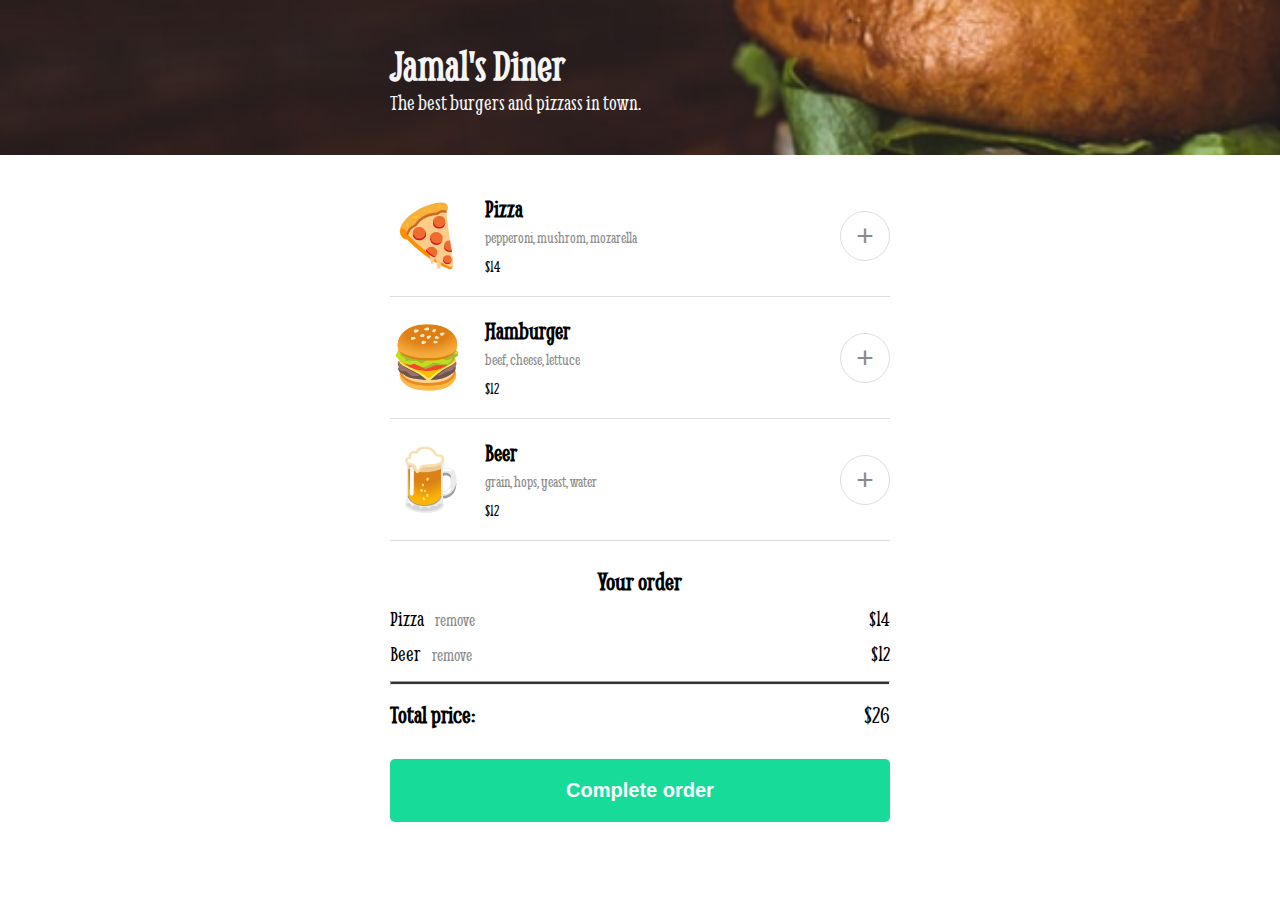
==== index.html @ 82d3070a "Main page complete" ====
<!DOCTYPE html>
<html lang="en">
<head>
    <meta charset="UTF-8">
    <meta http-equiv="X-UA-Compatible" content="IE=edge">
    <meta name="viewport" content="width=device-width, initial-scale=1.0">
    <title>Restaurant Ordering App</title>
    <link rel="stylesheet" href="index.css">
</head>
<body>
    
        <div class="header">
            <div class="container">
                <h1>Jamal's Diner</h1>
                <p>The best burgers and pizzass in town.</p>
            </div>
        </div>
        <div class="container">
            <div id="items"></div>
            <div class="orders">
                <h3>Your order</h3>
                <div class="order">
                    <p>Pizza <small id="remove">remove</small></p>
                    <span>$14</span>
                </div>
                <div class="order">
                    <p>Beer <small id="remove">remove</small></p>
                    <span>$12</span>
                </div>
                <hr>
                <div class="total">
                    <h4>Total price: </h4>
                    <span class="total-price">$26</span>
                </div>
                <button id="complete-btn">Complete order</button>
            </div>
        </div>

        
        
    </div>
    <script src="index.js" type="module"></script>
</body>
</html>
---- index.css ----
*{
    margin: 0;
}

@font-face {
    font-family: Smythe;
    src: url(Smythe-Regular.ttf);
}

.header{
    background-image: url('images/background.png');
    padding: 40px 0px;
    background-repeat: no-repeat;
    background-size: cover;
    color: whitesmoke;
    margin-bottom: 20px;
}
.container{
    margin:0 auto;
    width: 500px;
    font-family:Smythe, Arial, sans-serif;
    font-size: 22px;
    font-weight: 100;
}

.item{
    display: flex;
    align-items: center;
    border-bottom:#DEDEDE 1px solid;
    padding: 20px 0;
}

.item-desc{
    margin-left: 20px;
    font-size: 16px;
}

.img-item{
    font-size: 60px;
    width: 15%;
}
.item-desc p{
    color: #8B8B8B;
    margin-bottom: 10px;
    margin-top: 5px;
}
.add-btn{
    margin-left: auto;
    background: transparent;
    width: 50px;
    height: 50px;
    border-radius: 50%;
    font-size: 30px;
    border: #DEDEDE 1px solid;
    color: #8B8B8B
}

.add-btn:hover{
    color: #333;
    cursor: pointer;
}

.orders{
    margin: 25px 0;
}

.orders h3{
    text-align: center;
}

.orders hr{
    margin: 15px 0px;
    padding: 1px;
    background-color: #393333;
}

.order{ 
    display: flex;
    justify-content: space-between;
    margin: 10px 0;
}
.order small{
    color: #8B8B8B;
    margin-left: 8px;
}

.total{
    display: flex;
    justify-content: space-between;
    font-size: 25px;
}
.orders button{
    width: 100%;
    background: #16DB99;
    border: 0;
    color: #FFFFFF;
    font-weight: bold;
    padding: 20px;
    margin-top: 30px;
    font-size: 20px;
    border-radius: 5px;
}
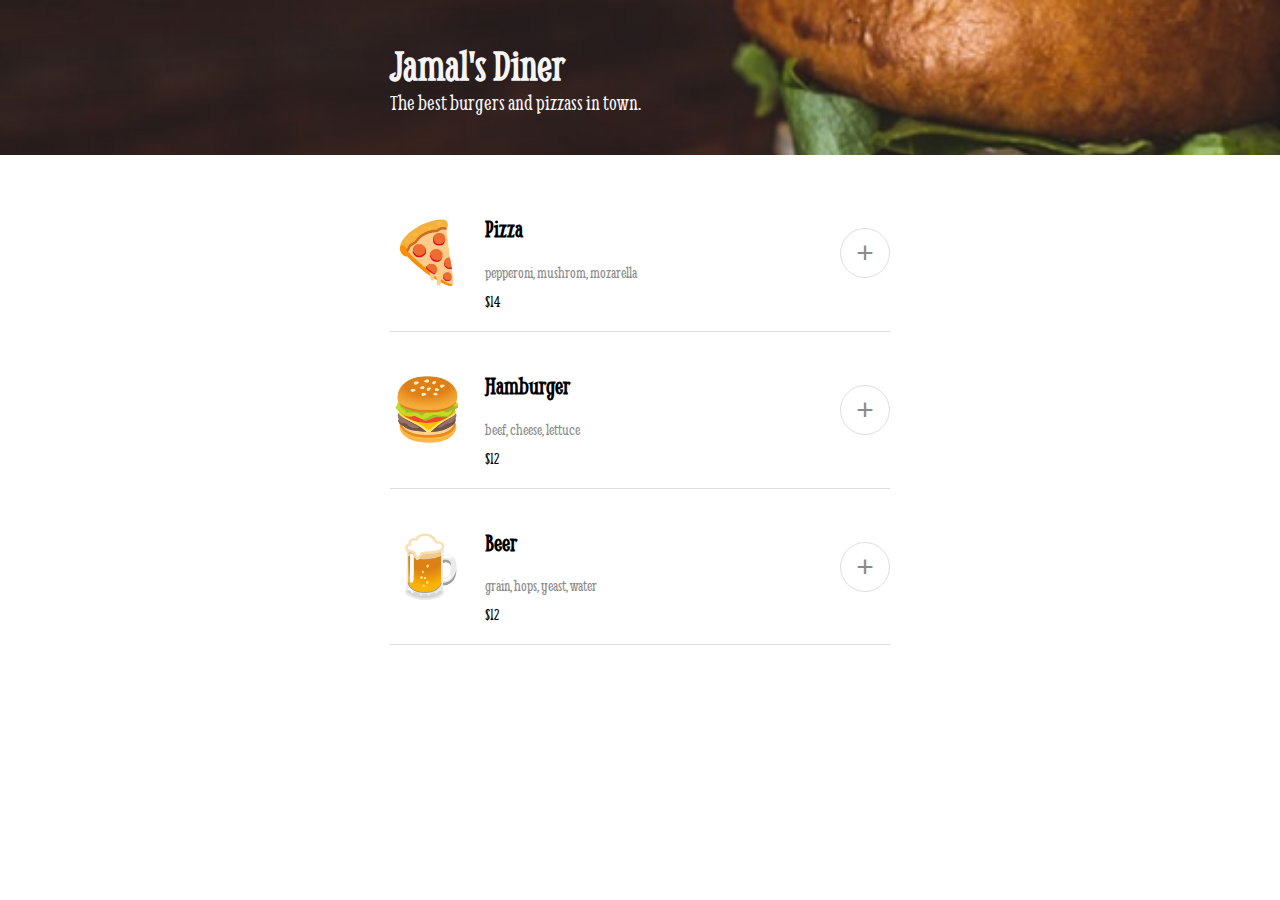
==== commit 841f472e: "orders confirm form complete" ====
--- a/index.html
+++ b/index.html
@@ -17,28 +17,23 @@
         </div>
         <div class="container">
             <div id="items"></div>
-            <div class="orders">
-                <h3>Your order</h3>
-                <div class="order">
-                    <p>Pizza <small id="remove">remove</small></p>
-                    <span>$14</span>
-                </div>
-                <div class="order">
-                    <p>Beer <small id="remove">remove</small></p>
-                    <span>$12</span>
-                </div>
-                <hr>
-                <div class="total">
-                    <h4>Total price: </h4>
-                    <span class="total-price">$26</span>
-                </div>
-                <button id="complete-btn">Complete order</button>
+            <div class="orders-section" id="orders-section"></div>
+        </div>
+
+        <div class="modal" id="modal">
+            <button class="modal-close-btn" id="modal-close-btn">X</button>
+            <div class="modal-inner">
+                <h2>Enter card details</h2>
+                <form id="payment-form">
+                    <input type="text" placeholder="Enter your name" id="name" required>
+                    <input type="text" placeholder="Enter card number" id="card" required>
+                    <input type="text" placeholder="Enter CVV" id="cvv">
+                    <button class="pay-btn" id="pay-btn">Pay</button>
+                </form>
             </div>
         </div>
-
         
-        
-    </div>
+    
     <script src="index.js" type="module"></script>
 </body>
 </html>--- a/index.css
+++ b/index.css
@@ -1,5 +1,6 @@
-*{
+body{
     margin: 0;
+    position: relative;
 }
 
 @font-face {
@@ -14,6 +15,9 @@
     background-size: cover;
     color: whitesmoke;
     margin-bottom: 20px;
+}
+.header p, h1{
+    margin: 0;
 }
 .container{
     margin:0 auto;
@@ -60,15 +64,16 @@
     cursor: pointer;
 }
 
-.orders{
+.orders-section{
     margin: 25px 0;
+    display: block;
 }
 
-.orders h3{
+.orders-section h3{
     text-align: center;
 }
 
-.orders hr{
+.orders-section hr{
     margin: 15px 0px;
     padding: 1px;
     background-color: #393333;
@@ -77,7 +82,9 @@
 .order{ 
     display: flex;
     justify-content: space-between;
-    margin: 10px 0;
+}
+.order p{
+    margin: 5px 0;
 }
 .order small{
     color: #8B8B8B;
@@ -88,8 +95,12 @@
     display: flex;
     justify-content: space-between;
     font-size: 25px;
+    margin-bottom: 20px;
 }
-.orders button{
+.total h4{
+    margin: 0;
+}
+.orders-section button{
     width: 100%;
     background: #16DB99;
     border: 0;
@@ -99,7 +110,82 @@
     margin-top: 30px;
     font-size: 20px;
     border-radius: 5px;
+    cursor: pointer;
+}
+
+.modal{
+    display: none;
+    flex-direction: column;
+    align-items: center;
+    background-color: white;  
+    
+    border-radius: 5px;
+    position: fixed;
+    top: 0;
+    left:0;
+    right: 0;
+    bottom: 0;
+    margin: auto;
+    height: 350px;
+    width: 400px;
+    color: #000000;
+    font-family: 'Franklin Gothic Medium', 'Arial Narrow', Arial, sans-serif;
+    box-shadow: -4px -1px 112px 0px rgba(0,0,0,0.2);
+    -webkit-box-shadow: -4px -1px 112px 0px rgba(0,0,0,0.2);
+    -moz-box-shadow: -4px -1px 112px 0px rgba(0,0,0,0.2);
+    padding: 40px;
 }
 
 
+.modal input{
+    width: 100%;
+    padding: 20px;
+    margin: 5px;
+    border-radius: 5px;
+    font-size:19px;
+    border: #757575 1px solid;
+    box-sizing: border-box;
 
+}
+
+.modal h2{
+    margin-top: auto;
+    margin-bottom: 30px;
+    font-size: 30px;
+}
+
+.pay-btn{
+    margin-left: 0px;
+    font-size: 20px;
+    color: white;
+    background: #2b7def;
+    border: 0;
+    margin-top: 20px;
+    width: 100%;
+    padding: 20px;
+    font-weight: bold;
+    border-radius: 4px;
+    cursor: pointer;
+}
+
+.modal-close-btn{
+    position: absolute;
+    top: 2%;
+    right: 2%;
+    background-color: #555;
+    color: white;
+    border-radius: 10%;
+    padding: 2px 6px;
+    font-size: 14px;
+    font-weight: bold;
+}
+
+.success{
+    font-size: 25px;
+    background-color: #ECFDF5;
+    padding: 30px;
+    color: #065F46;
+    margin-top: 40px;
+    text-align: center;
+    border-radius: 5px;
+}